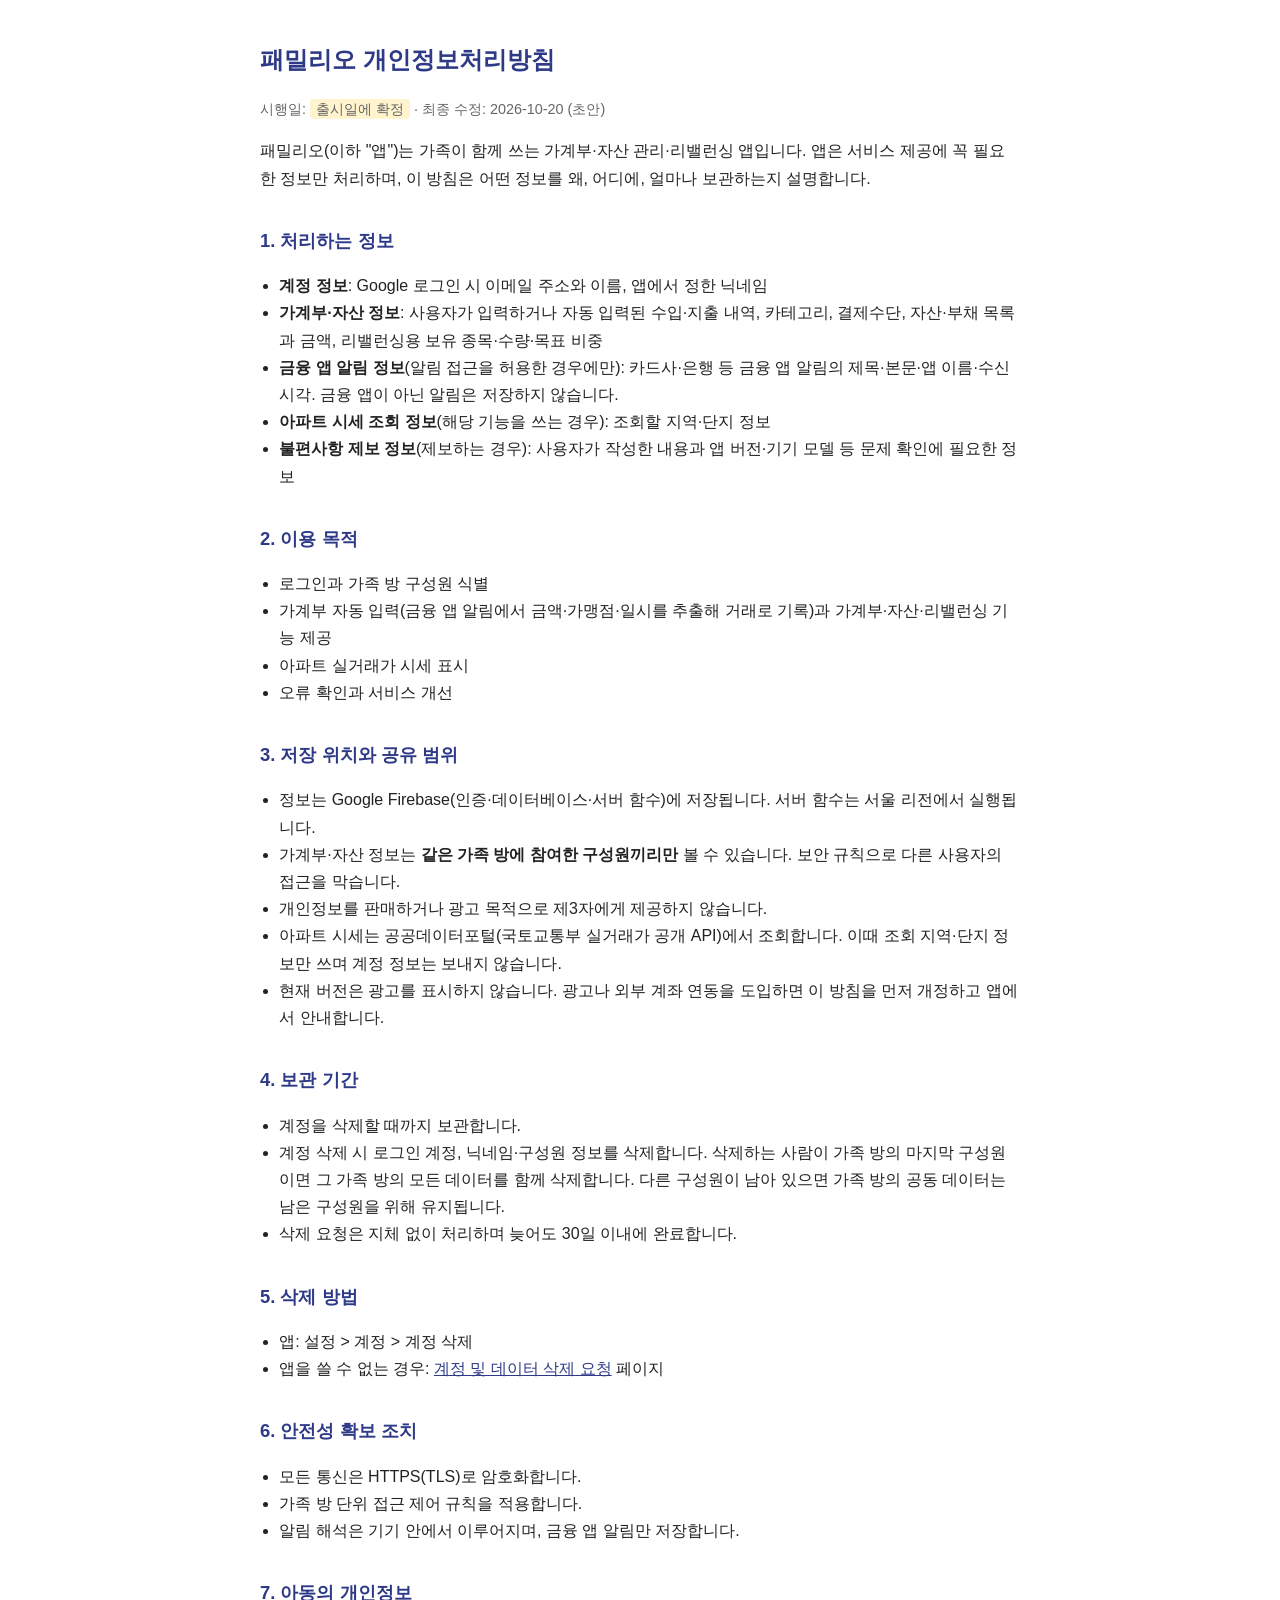
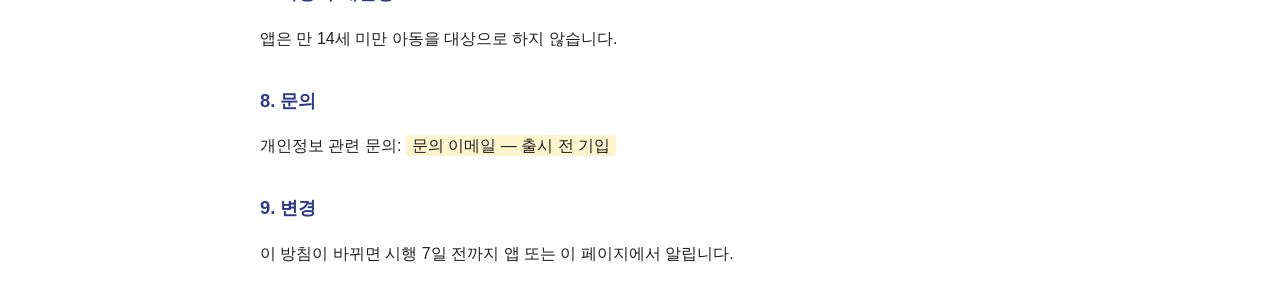
==== privacy.html @ 6229df27 "개인정보처리방침·계정 삭제 요청 페이지 초안 Co-Authored-By: Claude Opus 5.5 <noreply@anthropic.com>" ====
<!doctype html><html lang="ko"><head><meta charset="utf-8"><meta name="viewport" content="width=device-width,initial-scale=1"><title>개인정보처리방침 - 패밀리오</title><link rel="stylesheet" href="style.css"></head><body>
<h1>패밀리오 개인정보처리방침</h1>
<p class="meta">시행일: <span class="todo">출시일에 확정</span> · 최종 수정: 2026-10-20 (초안)</p>
<p>패밀리오(이하 "앱")는 가족이 함께 쓰는 가계부·자산 관리·리밸런싱 앱입니다. 앱은 서비스 제공에 꼭 필요한 정보만 처리하며, 이 방침은 어떤 정보를 왜, 어디에, 얼마나 보관하는지 설명합니다.</p>

<h2>1. 처리하는 정보</h2>
<ul>
<li><b>계정 정보</b>: Google 로그인 시 이메일 주소와 이름, 앱에서 정한 닉네임</li>
<li><b>가계부·자산 정보</b>: 사용자가 입력하거나 자동 입력된 수입·지출 내역, 카테고리, 결제수단, 자산·부채 목록과 금액, 리밸런싱용 보유 종목·수량·목표 비중</li>
<li><b>금융 앱 알림 정보</b>(알림 접근을 허용한 경우에만): 카드사·은행 등 금융 앱 알림의 제목·본문·앱 이름·수신 시각. 금융 앱이 아닌 알림은 저장하지 않습니다.</li>
<li><b>아파트 시세 조회 정보</b>(해당 기능을 쓰는 경우): 조회할 지역·단지 정보</li>
<li><b>불편사항 제보 정보</b>(제보하는 경우): 사용자가 작성한 내용과 앱 버전·기기 모델 등 문제 확인에 필요한 정보</li>
</ul>

<h2>2. 이용 목적</h2>
<ul>
<li>로그인과 가족 방 구성원 식별</li>
<li>가계부 자동 입력(금융 앱 알림에서 금액·가맹점·일시를 추출해 거래로 기록)과 가계부·자산·리밸런싱 기능 제공</li>
<li>아파트 실거래가 시세 표시</li>
<li>오류 확인과 서비스 개선</li>
</ul>

<h2>3. 저장 위치와 공유 범위</h2>
<ul>
<li>정보는 Google Firebase(인증·데이터베이스·서버 함수)에 저장됩니다. 서버 함수는 서울 리전에서 실행됩니다.</li>
<li>가계부·자산 정보는 <b>같은 가족 방에 참여한 구성원끼리만</b> 볼 수 있습니다. 보안 규칙으로 다른 사용자의 접근을 막습니다.</li>
<li>개인정보를 판매하거나 광고 목적으로 제3자에게 제공하지 않습니다.</li>
<li>아파트 시세는 공공데이터포털(국토교통부 실거래가 공개 API)에서 조회합니다. 이때 조회 지역·단지 정보만 쓰며 계정 정보는 보내지 않습니다.</li>
<li>현재 버전은 광고를 표시하지 않습니다. 광고나 외부 계좌 연동을 도입하면 이 방침을 먼저 개정하고 앱에서 안내합니다.</li>
</ul>

<h2>4. 보관 기간</h2>
<ul>
<li>계정을 삭제할 때까지 보관합니다.</li>
<li>계정 삭제 시 로그인 계정, 닉네임·구성원 정보를 삭제합니다. 삭제하는 사람이 가족 방의 마지막 구성원이면 그 가족 방의 모든 데이터를 함께 삭제합니다. 다른 구성원이 남아 있으면 가족 방의 공동 데이터는 남은 구성원을 위해 유지됩니다.</li>
<li>삭제 요청은 지체 없이 처리하며 늦어도 30일 이내에 완료합니다.</li>
</ul>

<h2>5. 삭제 방법</h2>
<ul>
<li>앱: 설정 &gt; 계정 &gt; 계정 삭제</li>
<li>앱을 쓸 수 없는 경우: <a href="delete-account.html">계정 및 데이터 삭제 요청</a> 페이지</li>
</ul>

<h2>6. 안전성 확보 조치</h2>
<ul>
<li>모든 통신은 HTTPS(TLS)로 암호화합니다.</li>
<li>가족 방 단위 접근 제어 규칙을 적용합니다.</li>
<li>알림 해석은 기기 안에서 이루어지며, 금융 앱 알림만 저장합니다.</li>
</ul>

<h2>7. 아동의 개인정보</h2>
<p>앱은 만 14세 미만 아동을 대상으로 하지 않습니다.</p>

<h2>8. 문의</h2>
<p>개인정보 관련 문의: <span class="todo">문의 이메일 — 출시 전 기입</span></p>

<h2>9. 변경</h2>
<p>이 방침이 바뀌면 시행 7일 전까지 앱 또는 이 페이지에서 알립니다.</p>
</body></html>
---- style.css ----
body{font-family:-apple-system,BlinkMacSystemFont,'Segoe UI','Apple SD Gothic Neo','Malgun Gothic',sans-serif;max-width:760px;margin:0 auto;padding:24px 20px;line-height:1.7;color:#222}
h1{font-size:1.5em;color:#2E3A87}h2{font-size:1.15em;color:#2E3A87;margin-top:1.8em}
.meta{color:#666;font-size:.9em}.todo{background:#fff4ce;padding:2px 6px;border-radius:4px}
ul{padding-left:1.2em}a{color:#2E3A87}
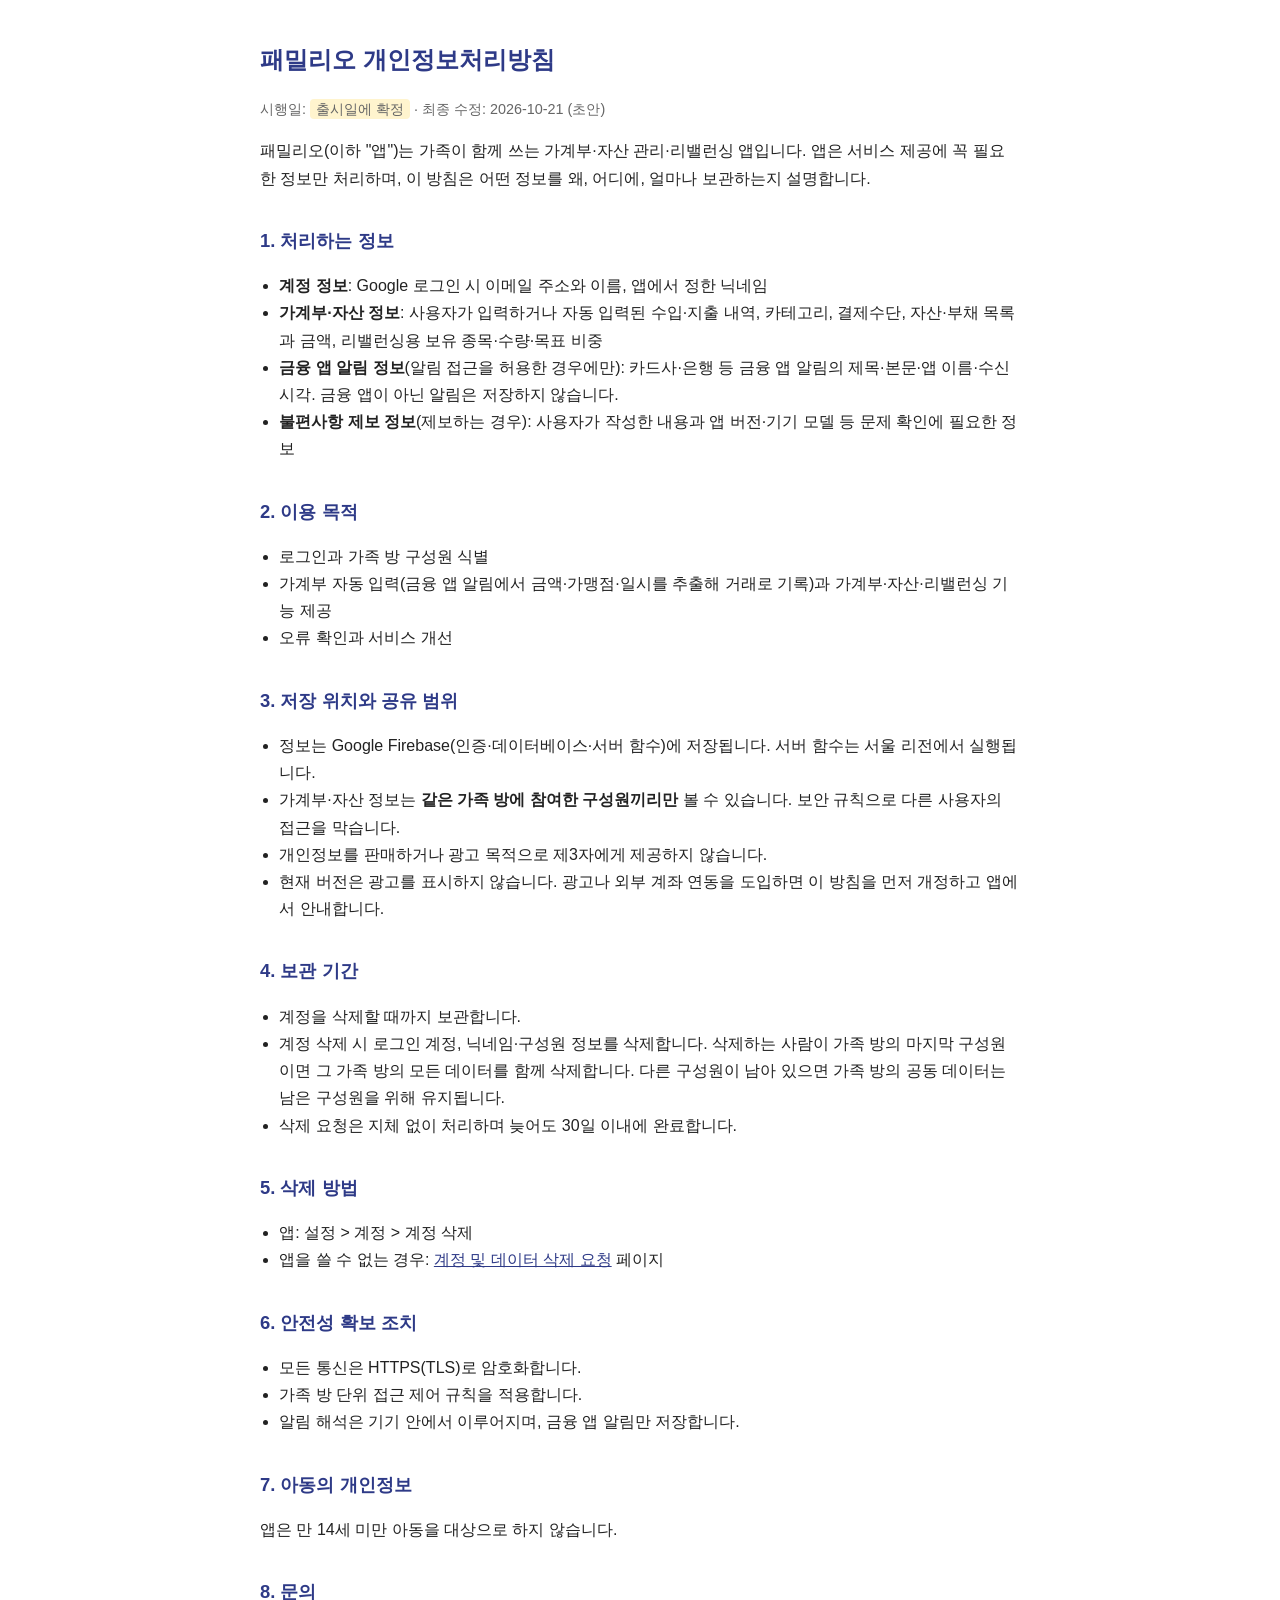
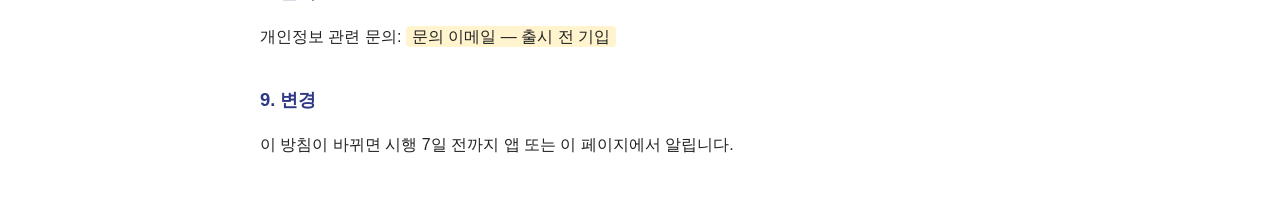
==== commit a0736729: "개인정보처리방침: 아파트 시세 조회 항목 삭제(기능 제거) Co-Authored-By: Claude Opus 5.5 <noreply@anthropic.com>" ====
--- a/privacy.html
+++ b/privacy.html
@@ -1,6 +1,6 @@
 <!doctype html><html lang="ko"><head><meta charset="utf-8"><meta name="viewport" content="width=device-width,initial-scale=1"><title>개인정보처리방침 - 패밀리오</title><link rel="stylesheet" href="style.css"></head><body>
 <h1>패밀리오 개인정보처리방침</h1>
-<p class="meta">시행일: <span class="todo">출시일에 확정</span> · 최종 수정: 2026-10-20 (초안)</p>
+<p class="meta">시행일: <span class="todo">출시일에 확정</span> · 최종 수정: 2026-10-21 (초안)</p>
 <p>패밀리오(이하 "앱")는 가족이 함께 쓰는 가계부·자산 관리·리밸런싱 앱입니다. 앱은 서비스 제공에 꼭 필요한 정보만 처리하며, 이 방침은 어떤 정보를 왜, 어디에, 얼마나 보관하는지 설명합니다.</p>
 
 <h2>1. 처리하는 정보</h2>
@@ -8,7 +8,6 @@
 <li><b>계정 정보</b>: Google 로그인 시 이메일 주소와 이름, 앱에서 정한 닉네임</li>
 <li><b>가계부·자산 정보</b>: 사용자가 입력하거나 자동 입력된 수입·지출 내역, 카테고리, 결제수단, 자산·부채 목록과 금액, 리밸런싱용 보유 종목·수량·목표 비중</li>
 <li><b>금융 앱 알림 정보</b>(알림 접근을 허용한 경우에만): 카드사·은행 등 금융 앱 알림의 제목·본문·앱 이름·수신 시각. 금융 앱이 아닌 알림은 저장하지 않습니다.</li>
-<li><b>아파트 시세 조회 정보</b>(해당 기능을 쓰는 경우): 조회할 지역·단지 정보</li>
 <li><b>불편사항 제보 정보</b>(제보하는 경우): 사용자가 작성한 내용과 앱 버전·기기 모델 등 문제 확인에 필요한 정보</li>
 </ul>
 
@@ -16,7 +15,6 @@
 <ul>
 <li>로그인과 가족 방 구성원 식별</li>
 <li>가계부 자동 입력(금융 앱 알림에서 금액·가맹점·일시를 추출해 거래로 기록)과 가계부·자산·리밸런싱 기능 제공</li>
-<li>아파트 실거래가 시세 표시</li>
 <li>오류 확인과 서비스 개선</li>
 </ul>
 
@@ -25,7 +23,6 @@
 <li>정보는 Google Firebase(인증·데이터베이스·서버 함수)에 저장됩니다. 서버 함수는 서울 리전에서 실행됩니다.</li>
 <li>가계부·자산 정보는 <b>같은 가족 방에 참여한 구성원끼리만</b> 볼 수 있습니다. 보안 규칙으로 다른 사용자의 접근을 막습니다.</li>
 <li>개인정보를 판매하거나 광고 목적으로 제3자에게 제공하지 않습니다.</li>
-<li>아파트 시세는 공공데이터포털(국토교통부 실거래가 공개 API)에서 조회합니다. 이때 조회 지역·단지 정보만 쓰며 계정 정보는 보내지 않습니다.</li>
 <li>현재 버전은 광고를 표시하지 않습니다. 광고나 외부 계좌 연동을 도입하면 이 방침을 먼저 개정하고 앱에서 안내합니다.</li>
 </ul>
 
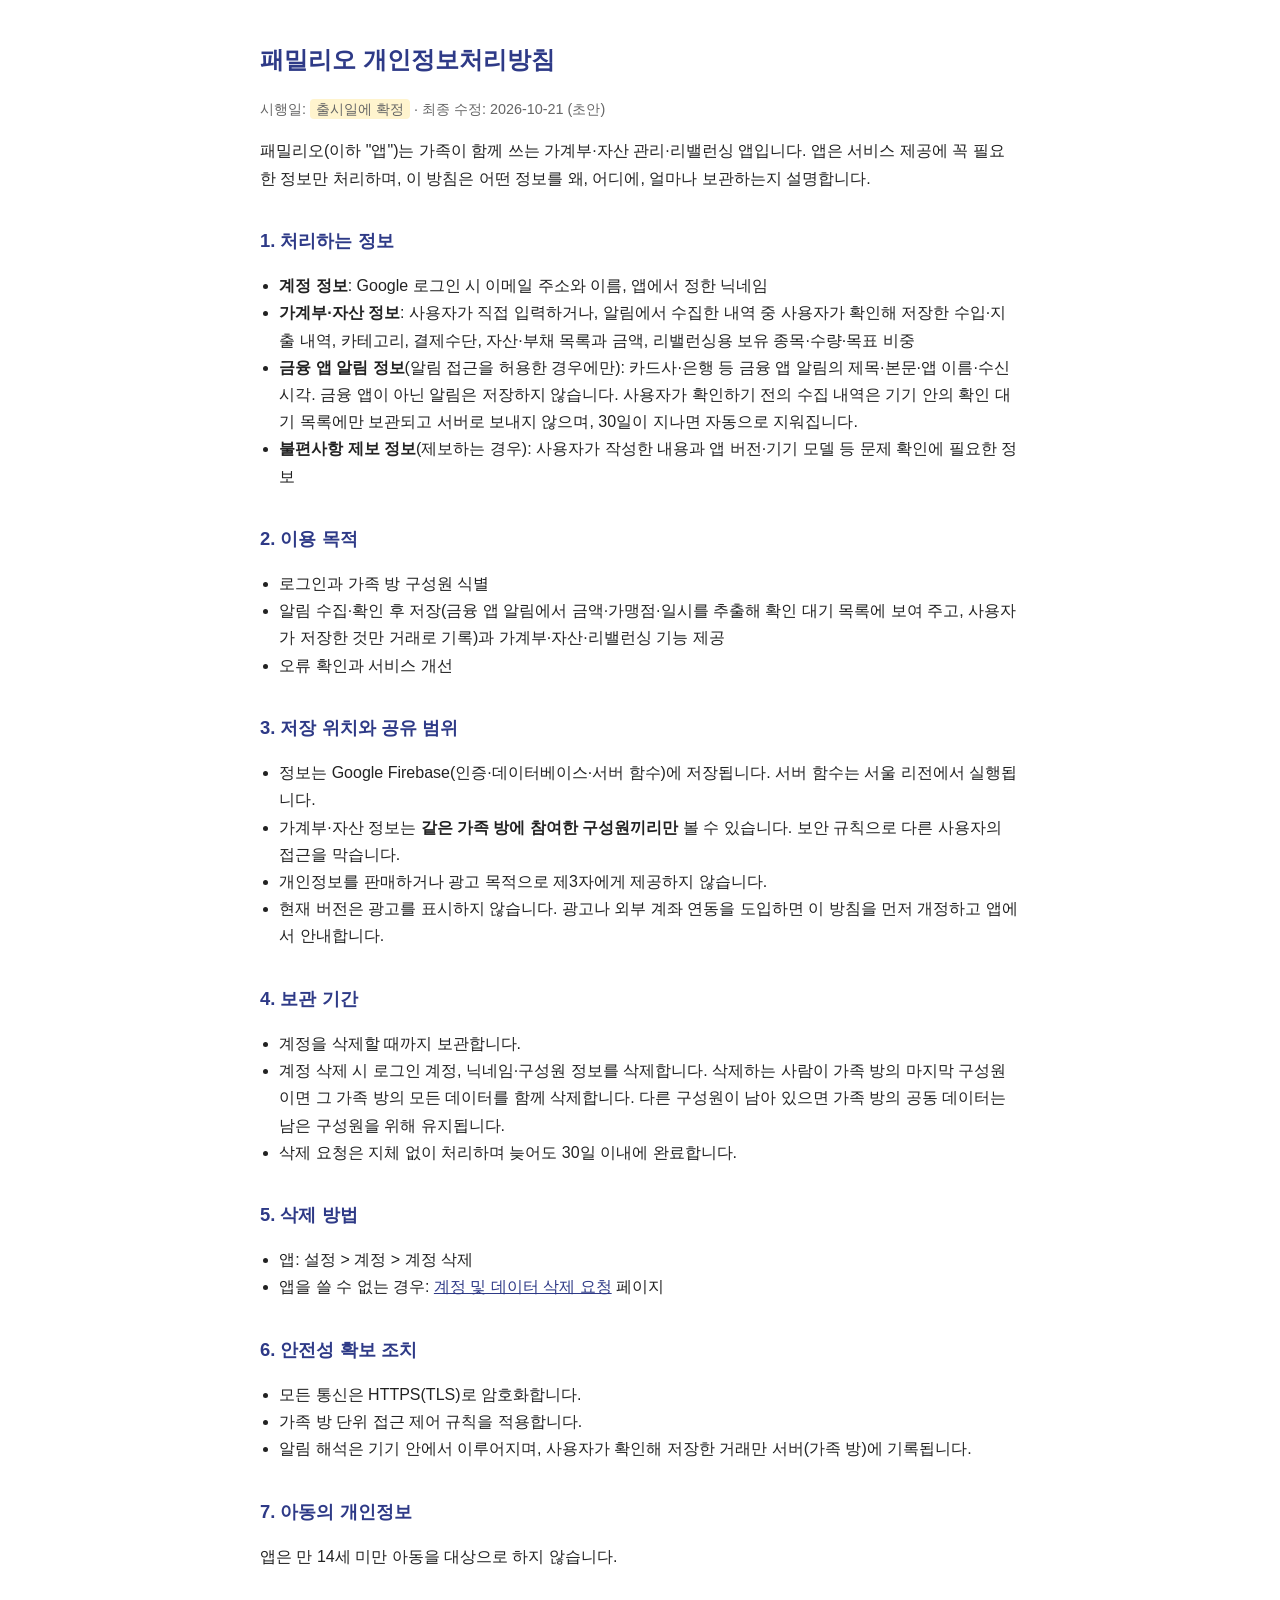
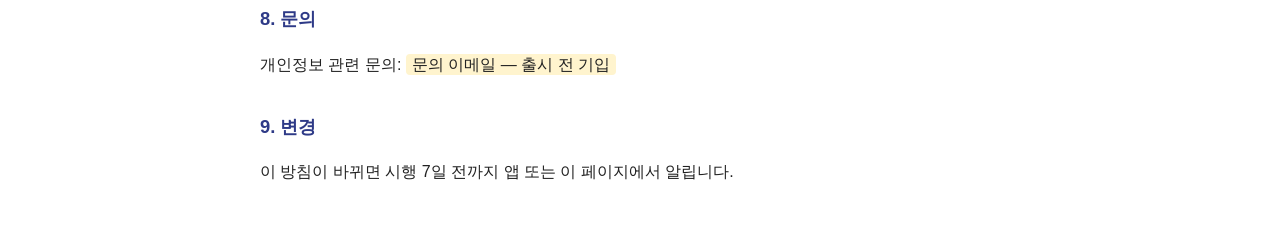
==== commit 1fe7b46c: "privacy: 알림 수집·확인 후 저장 방식으로 문구 갱신 Co-Authored-By: Claude Opus 5.5 <noreply@anthropic.com>" ====
--- a/privacy.html
+++ b/privacy.html
@@ -6,15 +6,15 @@
 <h2>1. 처리하는 정보</h2>
 <ul>
 <li><b>계정 정보</b>: Google 로그인 시 이메일 주소와 이름, 앱에서 정한 닉네임</li>
-<li><b>가계부·자산 정보</b>: 사용자가 입력하거나 자동 입력된 수입·지출 내역, 카테고리, 결제수단, 자산·부채 목록과 금액, 리밸런싱용 보유 종목·수량·목표 비중</li>
-<li><b>금융 앱 알림 정보</b>(알림 접근을 허용한 경우에만): 카드사·은행 등 금융 앱 알림의 제목·본문·앱 이름·수신 시각. 금융 앱이 아닌 알림은 저장하지 않습니다.</li>
+<li><b>가계부·자산 정보</b>: 사용자가 직접 입력하거나, 알림에서 수집한 내역 중 사용자가 확인해 저장한 수입·지출 내역, 카테고리, 결제수단, 자산·부채 목록과 금액, 리밸런싱용 보유 종목·수량·목표 비중</li>
+<li><b>금융 앱 알림 정보</b>(알림 접근을 허용한 경우에만): 카드사·은행 등 금융 앱 알림의 제목·본문·앱 이름·수신 시각. 금융 앱이 아닌 알림은 저장하지 않습니다. 사용자가 확인하기 전의 수집 내역은 기기 안의 확인 대기 목록에만 보관되고 서버로 보내지 않으며, 30일이 지나면 자동으로 지워집니다.</li>
 <li><b>불편사항 제보 정보</b>(제보하는 경우): 사용자가 작성한 내용과 앱 버전·기기 모델 등 문제 확인에 필요한 정보</li>
 </ul>
 
 <h2>2. 이용 목적</h2>
 <ul>
 <li>로그인과 가족 방 구성원 식별</li>
-<li>가계부 자동 입력(금융 앱 알림에서 금액·가맹점·일시를 추출해 거래로 기록)과 가계부·자산·리밸런싱 기능 제공</li>
+<li>알림 수집·확인 후 저장(금융 앱 알림에서 금액·가맹점·일시를 추출해 확인 대기 목록에 보여 주고, 사용자가 저장한 것만 거래로 기록)과 가계부·자산·리밸런싱 기능 제공</li>
 <li>오류 확인과 서비스 개선</li>
 </ul>
 
@@ -43,7 +43,7 @@
 <ul>
 <li>모든 통신은 HTTPS(TLS)로 암호화합니다.</li>
 <li>가족 방 단위 접근 제어 규칙을 적용합니다.</li>
-<li>알림 해석은 기기 안에서 이루어지며, 금융 앱 알림만 저장합니다.</li>
+<li>알림 해석은 기기 안에서 이루어지며, 사용자가 확인해 저장한 거래만 서버(가족 방)에 기록됩니다.</li>
 </ul>
 
 <h2>7. 아동의 개인정보</h2>
